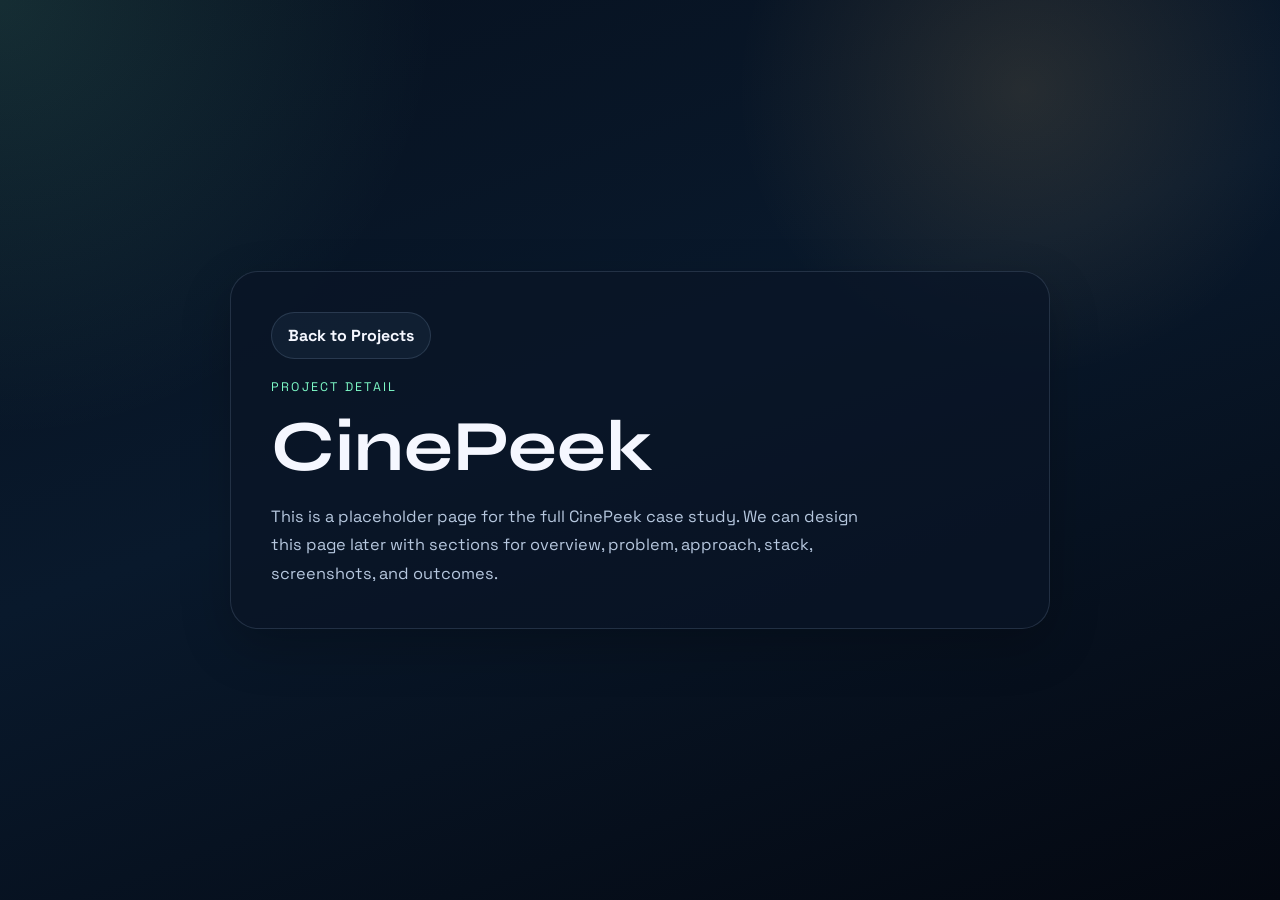
==== projects/cinepeek.html @ a9da4e4b "saving 2" ====
<!DOCTYPE html>
<html lang="en">
<head>
    <meta charset="UTF-8">
    <meta name="viewport" content="width=device-width, initial-scale=1.0">
    <title>CinePeek | Project Detail</title>
    <link rel="preconnect" href="https://fonts.googleapis.com">
    <link rel="preconnect" href="https://fonts.gstatic.com" crossorigin>
    <link
        href="https://fonts.googleapis.com/css2?family=Space+Grotesk:wght@400;500;700&family=Syne:wght@600;700;800&display=swap"
        rel="stylesheet">
    <link rel="stylesheet" href="../style.css">
</head>
<body>
    <main class="project-page">
        <div class="project-page-shell">
            <a class="project-back" href="../index.html#projects">Back to Projects</a>
            <p class="eyebrow">Project Detail</p>
            <h1>CinePeek</h1>
            <p class="project-page-copy">
                This is a placeholder page for the full CinePeek case study. We can design this page later with
                sections for overview, problem, approach, stack, screenshots, and outcomes.
            </p>
        </div>
    </main>
</body>
</html>
---- style.css ----
:root {
  color-scheme: dark;
  --bg: #07111f;
  --bg-elevated: rgba(12, 24, 43, 0.72);
  --bg-card: rgba(10, 21, 39, 0.74);
  --bg-soft: rgba(132, 204, 255, 0.06);
  --text: #f5f7ff;
  --muted: #b6c7de;
  --line: rgba(188, 219, 255, 0.14);
  --accent: #7df9c6;
  --accent-strong: #1fd8a4;
  --accent-warm: #ffc86e;
  --shadow: 0 18px 50px rgba(0, 0, 0, 0.22);
}

body.light {
  color-scheme: light;
  --bg: #f6f0e5;
  --bg-elevated: rgba(255, 250, 241, 0.82);
  --bg-card: rgba(255, 255, 255, 0.78);
  --bg-soft: rgba(255, 175, 79, 0.12);
  --text: #1f1b18;
  --muted: #64584e;
  --line: rgba(80, 54, 27, 0.13);
  --accent: #ef7b2d;
  --accent-strong: #da5f12;
  --accent-warm: #1768ff;
  --shadow: 0 18px 50px rgba(118, 83, 42, 0.12);
}

* {
  box-sizing: border-box;
}

html,
body {
  overflow-x: hidden;
}

/* Skip link for keyboard users */
.skip-link {
  position: absolute;
  left: -9999px;
  top: auto;
  width: 1px;
  height: 1px;
  overflow: hidden;
}
.skip-link:focus {
  position: static;
  left: 1rem;
  top: 1rem;
  width: auto;
  height: auto;
  padding: 0.6rem 0.9rem;
  background: var(--bg-elevated);
  color: var(--text);
  border-radius: 8px;
  z-index: 9999;
}

/* Visible focus styles for keyboard navigation */
button:focus-visible,
a:focus-visible,
.btn:focus-visible,
.menu-toggle:focus-visible,
.theme-toggle:focus-visible {
  outline: 3px solid rgba(125, 249, 198, 0.22);
  outline-offset: 3px;
  border-radius: 8px;
}

html {
  scroll-behavior: smooth;
}

body {
  margin: 0;
  min-height: 100vh;
  background:
    radial-gradient(circle at top left, rgba(125, 249, 198, 0.12), transparent 28%),
    radial-gradient(circle at 80% 10%, rgba(255, 200, 110, 0.12), transparent 22%),
    linear-gradient(160deg, #07111f 0%, #09192c 45%, #040811 100%);
  color: var(--text);
  font-family: "Space Grotesk", sans-serif;
  transition: background 0.35s ease, color 0.35s ease;
}

body.light {
  background:
    radial-gradient(circle at top left, rgba(239, 123, 45, 0.12), transparent 26%),
    radial-gradient(circle at 82% 12%, rgba(23, 104, 255, 0.08), transparent 24%),
    linear-gradient(160deg, #fbf6ef 0%, #f5ecde 46%, #efe5d5 100%);
}

a {
  color: inherit;
  text-decoration: none;
}

img {
  display: block;
  width: 100%;
  max-width: 100%;
}

.page-shell {
  position: relative;
  overflow: hidden;
}

.ambient {
  position: fixed;
  inset: auto;
  border-radius: 999px;
  filter: blur(24px);
  opacity: 0.34;
  pointer-events: none;
  z-index: 0;
}

.ambient-one {
  top: 14%;
  right: -6rem;
  width: 18rem;
  height: 18rem;
  background: rgba(125, 249, 198, 0.18);
}

.ambient-two {
  bottom: 10%;
  left: -5rem;
  width: 16rem;
  height: 16rem;
  background: rgba(255, 200, 110, 0.16);
}

.site-header,
main {
  position: relative;
  z-index: 1;
}

.site-header {
  padding: 1.1rem clamp(1rem, 3vw, 1.5rem) 0;
}

.navbar {
  max-width: 1200px;
  margin: 0 auto;
  padding: 1rem 1.25rem;
  border: 1px solid var(--line);
  border-radius: 20px;
  background: var(--bg-elevated);
  backdrop-filter: blur(18px);
  box-shadow: var(--shadow);
  display: flex;
  align-items: center;
  justify-content: space-between;
  gap: 1rem;
}

.logo {
  font-family: "Syne", sans-serif;
  font-size: 1.15rem;
  font-weight: 700;
  letter-spacing: 0.03em;
}

.nav-panel {
  display: flex;
  align-items: center;
  gap: 1rem;
}

.nav-links {
  list-style: none;
  display: flex;
  align-items: center;
  gap: 1.2rem;
  margin: 0;
  padding: 0;
}

.nav-links a {
  position: relative;
  color: var(--muted);
  font-size: 0.96rem;
  padding: 0.15rem 0.25rem;
}

.nav-links a::after {
  content: "";
  position: absolute;
  left: 0;
  bottom: -0.4rem;
  width: 100%;
  height: 2px;
  transform: scaleX(0);
  transform-origin: left;
  background: linear-gradient(90deg, var(--accent), var(--accent-warm));
  transition: transform 0.25s ease;
}

.nav-links a:hover,
.nav-links a:focus-visible {
  color: var(--text);
}

.nav-links a:hover::after,
.nav-links a:focus-visible::after {
  transform: scaleX(1);
}

.theme-toggle,
.menu-toggle,
.btn {
  border: 0;
  cursor: pointer;
}

.theme-toggle {
  min-width: 5.75rem;
  padding: 0.8rem 1rem;
  border-radius: 999px;
  background: var(--bg-soft);
  color: var(--text);
  font: inherit;
  transition: transform 0.25s ease, background 0.25s ease;
}

.theme-toggle:hover,
.theme-toggle:focus-visible {
  transform: translateY(-2px);
  background: rgba(125, 249, 198, 0.18);
}

.theme-icon {
  font-size: 0.92rem;
  font-weight: 600;
}

.menu-toggle {
  display: none;
  width: 3rem;
  height: 3rem;
  padding: 0.7rem;
  border-radius: 18px;
  background: var(--bg-soft);
  align-items: center;
  justify-content: center;
  flex-direction: column;
  gap: 0.35rem;
}

.menu-toggle span {
  width: 1.2rem;
  height: 2px;
  background: var(--text);
  transition: transform 0.25s ease, opacity 0.25s ease;
}

main {
  max-width: 1200px;
  margin: 0 auto;
  padding: 2.4rem clamp(1rem, 3vw, 1.5rem) 5rem;
}

.section {
  padding-top: 5.5rem;
}

.hero {
  min-height: calc(100vh - 6rem);
  display: grid;
  grid-template-columns: 1.15fr 0.85fr;
  gap: 3rem;
  align-items: center;
  padding-top: 3.5rem;
}

.eyebrow {
  margin: 0 0 1rem;
  text-transform: uppercase;
  letter-spacing: 0.18em;
  font-size: 0.78rem;
  color: var(--accent);
}

.hero h1,
.section-heading h2 {
  margin: 0;
  font-family: "Syne", sans-serif;
  font-weight: 800;
  letter-spacing: -0.04em;
  line-height: 0.98;
}

.hero h1 {
  font-size: clamp(3.2rem, 7vw, 6.1rem);
  max-width: 11ch;
  text-wrap: balance;
}

.hero-lead,
.about-card p,
.project-body p,
.contact-copy {
  color: var(--muted);
  line-height: 1.75;
  font-size: 1.02rem;
}

.hero-lead {
  max-width: 58ch;
  margin: 1.25rem 0 0;
}

.hero-actions {
  display: flex;
  flex-wrap: wrap;
  gap: 1rem;
  margin-top: 1.75rem;
}

.btn {
  display: inline-flex;
  align-items: center;
  justify-content: center;
  min-height: 3.15rem;
  padding: 0.85rem 1.3rem;
  border-radius: 999px;
  font-weight: 700;
  transition: transform 0.25s ease, box-shadow 0.25s ease, background 0.25s ease;
}

.btn:hover,
.btn:focus-visible {
  transform: translateY(-3px);
}

.btn-primary {
  background: linear-gradient(135deg, var(--accent), var(--accent-strong));
  color: #061019;
  box-shadow: 0 18px 36px rgba(31, 216, 164, 0.2);
}

.btn-secondary {
  background: transparent;
  color: var(--text);
  border: 1px solid var(--line);
}

.hero-metrics {
  display: grid;
  grid-template-columns: repeat(3, minmax(0, 1fr));
  gap: 1rem;
  margin-top: 2rem;
}

.hero-metrics article,
.about-card,
.project-card,
.contact-shell,
.floating-panel {
  border: 1px solid var(--line);
  background: var(--bg-card);
  backdrop-filter: blur(12px);
  box-shadow: var(--shadow);
  min-width: 0;
}

.hero-metrics article {
  padding: 1rem;
  border-radius: 20px;
}

.hero-metrics span {
  display: block;
  color: var(--muted);
  font-size: 0.84rem;
  margin-bottom: 0.5rem;
}

.hero-metrics strong {
  font-size: 1rem;
}

.hero-visual {
  position: relative;
  min-height: 34rem;
  display: flex;
  align-items: center;
  justify-content: center;
}

.portrait-card {
  position: relative;
  width: min(100%, 28rem);
  border-radius: 28px;
  padding: 0.9rem;
  background: linear-gradient(145deg, rgba(125, 249, 198, 0.1), rgba(255, 200, 110, 0.05));
  border: 1px solid rgba(255, 255, 255, 0.08);
}

.portrait-glow {
  position: absolute;
  inset: 18% 12% auto;
  height: 10rem;
  background: radial-gradient(circle, rgba(125, 249, 198, 0.22), transparent 70%);
  filter: blur(14px);
  z-index: 0;
}

.profile-pic {
  position: relative;
  z-index: 1;
  aspect-ratio: 4 / 5;
  object-fit: cover;
  border-radius: 22px;
}

.floating-panel {
  position: absolute;
  padding: 0.95rem 1rem;
  border-radius: 18px;
}

.panel-label {
  display: block;
  margin-bottom: 0.45rem;
  color: var(--accent);
  font-size: 0.78rem;
  text-transform: uppercase;
  letter-spacing: 0.12em;
}

.code-panel {
  right: -0.5rem;
  bottom: 8%;
  width: 16rem;
}

.code-panel p {
  margin: 0;
  color: var(--muted);
  line-height: 1.55;
}

.section-heading {
  max-width: 40rem;
}

.section-heading h2 {
  font-size: clamp(2.2rem, 4vw, 3.6rem);
  text-wrap: balance;
}

.about-grid,
.project-grid {
  display: grid;
  gap: 1.35rem;
  margin-top: 2rem;
}

.about-grid {
  grid-template-columns: repeat(3, minmax(0, 1fr));
}

.about-card,
.project-card {
  border-radius: 24px;
}

.about-card {
  padding: 1.5rem;
}

.about-card h3,
.project-body h3 {
  margin: 0 0 0.9rem;
  font-family: "Syne", sans-serif;
  font-size: 1.35rem;
}

.project-grid {
  grid-template-columns: repeat(3, minmax(0, 1fr));
}

.project-card {
  overflow: hidden;
  display: flex;
  flex-direction: column;
  position: relative;
  transition: transform 0.3s ease, border-color 0.3s ease, box-shadow 0.3s ease;
}

.project-image-wrap {
  position: relative;
  aspect-ratio: 4 / 3;
  overflow: hidden;
}

.project-image-wrap::after {
  content: "";
  position: absolute;
  inset: auto 0 0;
  height: 45%;
  background: linear-gradient(180deg, transparent, rgba(3, 8, 16, 0.6));
}

.project-image-accent::before {
  content: "";
  position: absolute;
  inset: 0;
  background: linear-gradient(135deg, rgba(125, 249, 198, 0.2), rgba(255, 200, 110, 0.12));
  z-index: 1;
}

.project-img {
  height: 100%;
  object-fit: cover;
  transition: transform 0.45s ease;
}

.project-card:hover,
.project-card:focus-visible {
  transform: translateY(-6px);
  border-color: rgba(125, 249, 198, 0.3);
  box-shadow: 0 22px 52px rgba(0, 0, 0, 0.26);
}

.project-card:hover .project-img,
.project-card:focus-visible .project-img {
  transform: scale(1.05);
}

.project-tag {
  position: absolute;
  top: 1rem;
  left: 1rem;
  z-index: 2;
  padding: 0.45rem 0.75rem;
  border-radius: 999px;
  background: rgba(7, 17, 31, 0.78);
  color: white;
  font-size: 0.78rem;
  letter-spacing: 0.08em;
  text-transform: uppercase;
}

.project-body {
  padding: 1.5rem;
  display: flex;
  flex: 1;
  flex-direction: column;
}

.project-stack {
  list-style: none;
  display: flex;
  flex-wrap: wrap;
  gap: 0.6rem;
  margin: 1.4rem 0 0;
  padding: 0;
}

.project-stack li {
  padding: 0.45rem 0.75rem;
  border-radius: 999px;
  background: var(--bg-soft);
  color: var(--text);
  font-size: 0.88rem;
}

.contact-shell {
  padding: 1.8rem;
  border-radius: 24px;
}

.contact-copy {
  max-width: 48rem;
  margin: 1.25rem 0 0;
}

.contact-list {
  display: flex;
  flex-wrap: wrap;
  gap: 1rem 1.5rem;
  margin-top: 1.8rem;
  color: var(--muted);
}

.contact-list a {
  color: var(--text);
  font-weight: 700;
  overflow-wrap: anywhere;
}

.project-page {
  min-height: 100vh;
  padding: clamp(1.25rem, 4vw, 2rem);
  display: grid;
  place-items: center;
}

.project-page-shell {
  width: min(100%, 820px);
  padding: clamp(1.5rem, 4vw, 2.5rem);
  border: 1px solid var(--line);
  border-radius: 28px;
  background: var(--bg-card);
  box-shadow: var(--shadow);
}

.project-page-shell h1 {
  margin: 0;
  font-family: "Syne", sans-serif;
  font-size: clamp(2.4rem, 7vw, 4.5rem);
  line-height: 1;
}

.project-page-copy {
  max-width: 60ch;
  margin: 1.25rem 0 0;
  color: var(--muted);
  font-size: 1.02rem;
  line-height: 1.75;
}

.project-back {
  display: inline-flex;
  align-items: center;
  justify-content: center;
  margin-bottom: 1.25rem;
  padding: 0.75rem 1rem;
  border: 1px solid var(--line);
  border-radius: 999px;
  background: var(--bg-soft);
  font-weight: 700;
}

.reveal {
  opacity: 0;
  transform: translateY(28px);
  transition: opacity 0.7s ease, transform 0.7s ease;
}

.reveal-delay {
  transition-delay: 0.08s;
}

.reveal-delay-2 {
  transition-delay: 0.16s;
}

.reveal.visible {
  opacity: 1;
  transform: translateY(0);
}

@media (max-width: 980px) {
  .hero,
  .about-grid,
  .project-grid {
    grid-template-columns: 1fr;
  }

  .hero {
    min-height: auto;
    gap: 3rem;
    padding-top: 2rem;
  }

  .hero h1 {
    max-width: 12ch;
  }

  .hero-metrics {
    grid-template-columns: 1fr;
  }

  .hero-visual {
    min-height: 30rem;
  }

  .section {
    padding-top: 4.75rem;
  }
}

@media (max-width: 860px) {
  .navbar {
    padding: 0.95rem 1rem;
  }

  .hero {
    gap: 2.25rem;
    padding-top: 2rem;
  }

  .hero-metrics {
    grid-template-columns: repeat(2, minmax(0, 1fr));
  }

  .contact-list {
    flex-direction: column;
    align-items: flex-start;
  }
}

@media (max-width: 760px) {
  .navbar {
    align-items: flex-start;
    flex-wrap: wrap;
  }

  .menu-toggle {
    display: inline-flex;
    order: 2;
  }

  .nav-panel {
    width: 100%;
    display: none;
    flex-direction: column;
    align-items: stretch;
    gap: 1rem;
    padding-top: 0.6rem;
  }

  .nav-panel.open {
    display: flex;
  }

  .nav-links {
    flex-direction: column;
    align-items: flex-start;
    gap: 0.9rem;
  }

  .theme-toggle {
    width: 100%;
  }

  .hero h1 {
    font-size: clamp(2.8rem, 14vw, 4.1rem);
    max-width: none;
  }

  .hero-visual {
    min-height: 0;
  }

  .portrait-card {
    width: 100%;
    max-width: 28rem;
    margin-inline: auto;
  }

  .floating-panel {
    position: static;
    width: auto;
    margin-top: 1rem;
  }

  .hero-visual {
    display: block;
  }

  .contact-shell {
    padding: 1.5rem;
  }

}

@media (max-width: 560px) {
  .site-header {
    padding-top: 0.85rem;
  }

  .navbar {
    border-radius: 16px;
  }

  main {
    padding-top: 1.8rem;
    padding-bottom: 4rem;
  }

  .section {
    padding-top: 4rem;
  }

  .hero {
    gap: 1.75rem;
  }

  .eyebrow {
    letter-spacing: 0.14em;
    font-size: 0.72rem;
  }

  .hero-lead,
  .about-card p,
  .project-body p,
  .contact-copy {
    font-size: 0.98rem;
    line-height: 1.65;
  }

  .hero-actions {
    flex-direction: column;
  }

  .btn,
  .theme-toggle {
    width: 100%;
  }

  .hero-metrics {
    grid-template-columns: 1fr;
  }

  .hero-metrics article,
  .about-card,
  .project-body,
  .contact-shell {
    padding: 1.15rem;
  }

  .project-tag {
    top: 0.75rem;
    left: 0.75rem;
    font-size: 0.72rem;
  }
}

@media (min-width: 1400px) {
  .navbar,
  main {
    max-width: 1320px;
  }

  .hero {
    grid-template-columns: 1.1fr 0.9fr;
    gap: 4rem;
  }
}
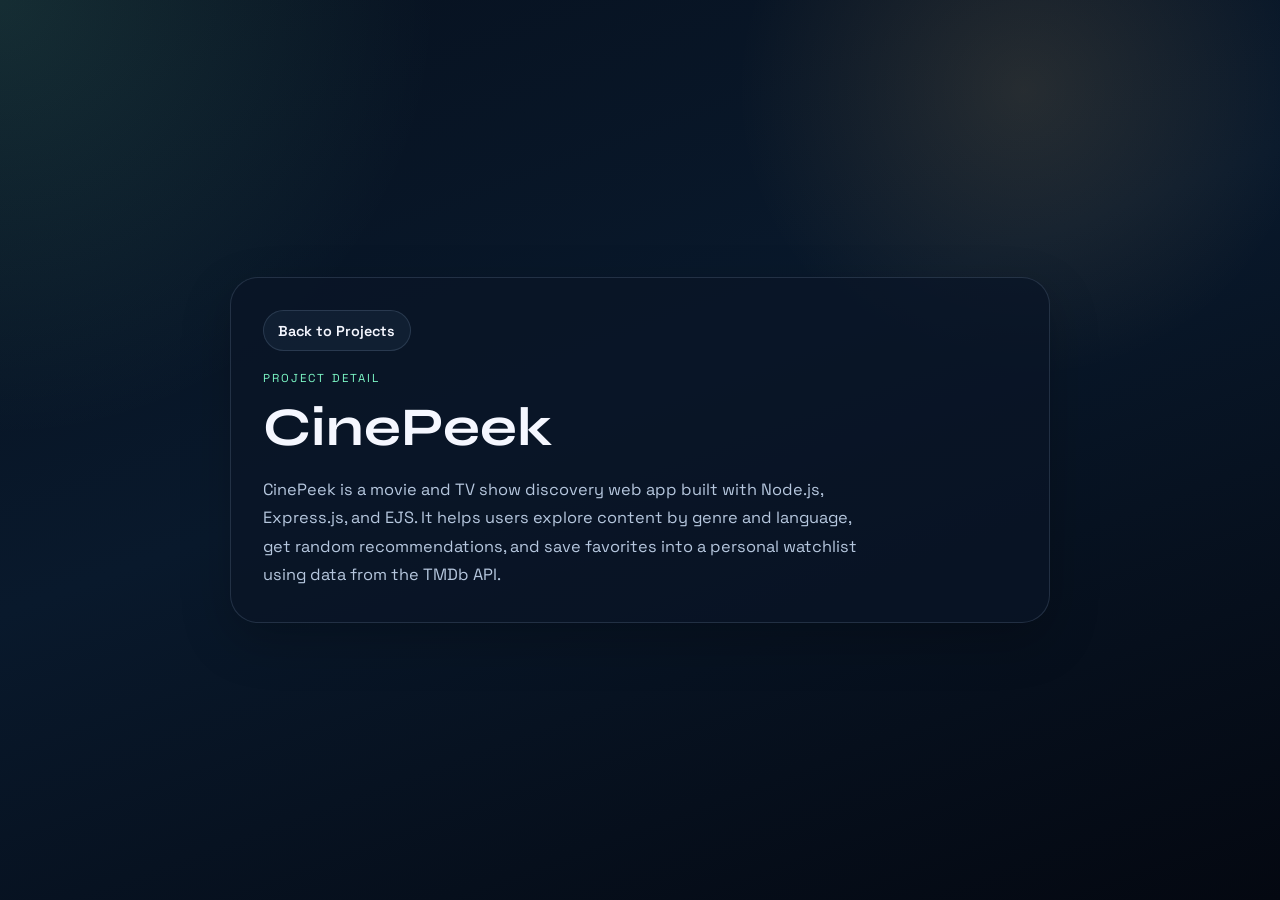
==== commit 6c99a0b8: "made responsive in mobile screens" ====
--- a/projects/cinepeek.html
+++ b/projects/cinepeek.html
@@ -18,8 +18,9 @@
             <p class="eyebrow">Project Detail</p>
             <h1>CinePeek</h1>
             <p class="project-page-copy">
-                This is a placeholder page for the full CinePeek case study. We can design this page later with
-                sections for overview, problem, approach, stack, screenshots, and outcomes.
+                CinePeek is a movie and TV show discovery web app built with Node.js, Express.js, and EJS. It helps
+                users explore content by genre and language, get random recommendations, and save favorites into a
+                personal watchlist using data from the TMDb API.
             </p>
         </div>
     </main>
--- a/style.css
+++ b/style.css
@@ -146,9 +146,9 @@
 }
 
 .navbar {
-  max-width: 1200px;
+  max-width: 1140px;
   margin: 0 auto;
-  padding: 1rem 1.25rem;
+  padding: 0.9rem 1.1rem;
   border: 1px solid var(--line);
   border-radius: 20px;
   background: var(--bg-elevated);
@@ -162,7 +162,7 @@
 
 .logo {
   font-family: "Syne", sans-serif;
-  font-size: 1.15rem;
+  font-size: 1.02rem;
   font-weight: 700;
   letter-spacing: 0.03em;
 }
@@ -171,6 +171,13 @@
   display: flex;
   align-items: center;
   gap: 1rem;
+}
+
+.nav-actions {
+  display: flex;
+  align-items: center;
+  gap: 0.7rem;
+  margin-left: auto;
 }
 
 .nav-links {
@@ -185,7 +192,7 @@
 .nav-links a {
   position: relative;
   color: var(--muted);
-  font-size: 0.96rem;
+  font-size: 0.9rem;
   padding: 0.15rem 0.25rem;
 }
 
@@ -221,7 +228,7 @@
 
 .theme-toggle {
   min-width: 5.75rem;
-  padding: 0.8rem 1rem;
+  padding: 0.72rem 0.9rem;
   border-radius: 999px;
   background: var(--bg-soft);
   color: var(--text);
@@ -236,7 +243,7 @@
 }
 
 .theme-icon {
-  font-size: 0.92rem;
+  font-size: 0.84rem;
   font-weight: 600;
 }
 
@@ -261,29 +268,29 @@
 }
 
 main {
-  max-width: 1200px;
+  max-width: 1140px;
   margin: 0 auto;
-  padding: 2.4rem clamp(1rem, 3vw, 1.5rem) 5rem;
+  padding: 2rem clamp(0.95rem, 2.8vw, 1.35rem) 4.5rem;
 }
 
 .section {
-  padding-top: 5.5rem;
+  padding-top: 4.75rem;
 }
 
 .hero {
   min-height: calc(100vh - 6rem);
   display: grid;
   grid-template-columns: 1.15fr 0.85fr;
-  gap: 3rem;
+  gap: 2.4rem;
   align-items: center;
-  padding-top: 3.5rem;
+  padding-top: 2.8rem;
 }
 
 .eyebrow {
   margin: 0 0 1rem;
   text-transform: uppercase;
   letter-spacing: 0.18em;
-  font-size: 0.78rem;
+  font-size: 0.72rem;
   color: var(--accent);
 }
 
@@ -297,7 +304,7 @@
 }
 
 .hero h1 {
-  font-size: clamp(3.2rem, 7vw, 6.1rem);
+  font-size: clamp(2.8rem, 5.6vw, 4.8rem);
   max-width: 11ch;
   text-wrap: balance;
 }
@@ -305,32 +312,34 @@
 .hero-lead,
 .about-card p,
 .project-body p,
-.contact-copy {
+.contact-copy,
+.project-page-copy {
   color: var(--muted);
-  line-height: 1.75;
-  font-size: 1.02rem;
+  line-height: 1.68;
+  font-size: 0.96rem;
 }
 
 .hero-lead {
   max-width: 58ch;
-  margin: 1.25rem 0 0;
+  margin: 1rem 0 0;
 }
 
 .hero-actions {
   display: flex;
   flex-wrap: wrap;
   gap: 1rem;
-  margin-top: 1.75rem;
+  margin-top: 1.4rem;
 }
 
 .btn {
   display: inline-flex;
   align-items: center;
   justify-content: center;
-  min-height: 3.15rem;
-  padding: 0.85rem 1.3rem;
+  min-height: 2.95rem;
+  padding: 0.78rem 1.15rem;
   border-radius: 999px;
-  font-weight: 700;
+  font-weight: 600;
+  font-size: 0.92rem;
   transition: transform 0.25s ease, box-shadow 0.25s ease, background 0.25s ease;
 }
 
@@ -354,8 +363,8 @@
 .hero-metrics {
   display: grid;
   grid-template-columns: repeat(3, minmax(0, 1fr));
-  gap: 1rem;
-  margin-top: 2rem;
+  gap: 0.85rem;
+  margin-top: 1.7rem;
 }
 
 .hero-metrics article,
@@ -371,36 +380,39 @@
 }
 
 .hero-metrics article {
-  padding: 1rem;
-  border-radius: 20px;
+  padding: 0.9rem;
+  border-radius: 18px;
 }
 
 .hero-metrics span {
   display: block;
   color: var(--muted);
-  font-size: 0.84rem;
+  font-size: 0.78rem;
   margin-bottom: 0.5rem;
 }
 
 .hero-metrics strong {
-  font-size: 1rem;
+  font-size: 0.92rem;
 }
 
 .hero-visual {
   position: relative;
-  min-height: 34rem;
+  min-height: 30rem;
   display: flex;
   align-items: center;
   justify-content: center;
+  width: 100%;
+  overflow: hidden;
 }
 
 .portrait-card {
   position: relative;
   width: min(100%, 28rem);
-  border-radius: 28px;
-  padding: 0.9rem;
+  border-radius: 24px;
+  padding: 0.75rem;
   background: linear-gradient(145deg, rgba(125, 249, 198, 0.1), rgba(255, 200, 110, 0.05));
   border: 1px solid rgba(255, 255, 255, 0.08);
+  margin-inline: auto;
 }
 
 .portrait-glow {
@@ -417,7 +429,7 @@
   z-index: 1;
   aspect-ratio: 4 / 5;
   object-fit: cover;
-  border-radius: 22px;
+  border-radius: 18px;
 }
 
 .floating-panel {
@@ -448,19 +460,20 @@
 }
 
 .section-heading {
-  max-width: 40rem;
+  max-width: 36rem;
 }
 
 .section-heading h2 {
-  font-size: clamp(2.2rem, 4vw, 3.6rem);
+  font-size: clamp(1.9rem, 3.5vw, 2.9rem);
   text-wrap: balance;
 }
 
 .about-grid,
-.project-grid {
+.project-grid,
+.journey-grid {
   display: grid;
-  gap: 1.35rem;
-  margin-top: 2rem;
+  gap: 1.1rem;
+  margin-top: 1.6rem;
 }
 
 .about-grid {
@@ -469,22 +482,23 @@
 
 .about-card,
 .project-card {
-  border-radius: 24px;
+  border-radius: 20px;
 }
 
 .about-card {
-  padding: 1.5rem;
+  padding: 1.2rem;
 }
 
 .about-card h3,
 .project-body h3 {
   margin: 0 0 0.9rem;
   font-family: "Syne", sans-serif;
-  font-size: 1.35rem;
+  font-size: 1.12rem;
 }
 
 .project-grid {
-  grid-template-columns: repeat(3, minmax(0, 1fr));
+  grid-template-columns: repeat(2, minmax(0, 1fr));
+  align-items: start;
 }
 
 .project-card {
@@ -493,11 +507,12 @@
   flex-direction: column;
   position: relative;
   transition: transform 0.3s ease, border-color 0.3s ease, box-shadow 0.3s ease;
+  min-width: 0;
 }
 
 .project-image-wrap {
   position: relative;
-  aspect-ratio: 4 / 3;
+  aspect-ratio: 16 / 10;
   overflow: hidden;
 }
 
@@ -525,9 +540,9 @@
 
 .project-card:hover,
 .project-card:focus-visible {
-  transform: translateY(-6px);
+  transform: translateY(-4px);
   border-color: rgba(125, 249, 198, 0.3);
-  box-shadow: 0 22px 52px rgba(0, 0, 0, 0.26);
+  box-shadow: 0 16px 38px rgba(0, 0, 0, 0.22);
 }
 
 .project-card:hover .project-img,
@@ -540,61 +555,130 @@
   top: 1rem;
   left: 1rem;
   z-index: 2;
-  padding: 0.45rem 0.75rem;
+  padding: 0.38rem 0.62rem;
   border-radius: 999px;
   background: rgba(7, 17, 31, 0.78);
   color: white;
-  font-size: 0.78rem;
+  font-size: 0.68rem;
   letter-spacing: 0.08em;
   text-transform: uppercase;
 }
 
 .project-body {
-  padding: 1.5rem;
+  padding: 1.1rem;
   display: flex;
   flex: 1;
   flex-direction: column;
 }
 
-.project-stack {
-  list-style: none;
+.journey-grid {
+  grid-template-columns: repeat(3, minmax(0, 1fr));
+}
+
+.info-card {
+  border: 1px solid var(--line);
+  border-radius: 20px;
+  background: var(--bg-card);
+  backdrop-filter: blur(12px);
+  box-shadow: var(--shadow);
+  padding: 1.2rem;
+}
+
+.info-card h3 {
+  margin: 0 0 1rem;
+  font-family: "Syne", sans-serif;
+  font-size: 1.12rem;
+}
+
+.info-item + .info-item {
+  margin-top: 1.15rem;
+  padding-top: 1.15rem;
+  border-top: 1px solid var(--line);
+}
+
+.info-meta {
+  display: flex;
+  flex-direction: column;
+  gap: 0.3rem;
+}
+
+.info-meta strong {
+  font-size: 0.94rem;
+}
+
+.info-meta span {
+  color: var(--muted);
+  font-size: 0.8rem;
+}
+
+.info-item p {
+  margin: 0.8rem 0 0;
+  color: var(--muted);
+  line-height: 1.6;
+  font-size: 0.92rem;
+}
+
+.section-heading-compact {
+  margin-top: 2rem;
+}
+
+.skills-cloud {
   display: flex;
   flex-wrap: wrap;
-  gap: 0.6rem;
-  margin: 1.4rem 0 0;
-  padding: 0;
-}
-
-.project-stack li {
-  padding: 0.45rem 0.75rem;
+  gap: 0.7rem;
+  margin-top: 1.25rem;
+}
+
+.skills-cloud span {
+  padding: 0.58rem 0.9rem;
+  border: 1px solid var(--line);
   border-radius: 999px;
   background: var(--bg-soft);
   color: var(--text);
+  font-weight: 600;
   font-size: 0.88rem;
 }
 
+.project-stack {
+  list-style: none;
+  display: flex;
+  flex-wrap: wrap;
+  gap: 0.5rem;
+  margin: 1rem 0 0;
+  padding: 0;
+}
+
+.project-stack li {
+  padding: 0.38rem 0.62rem;
+  border-radius: 999px;
+  background: var(--bg-soft);
+  color: var(--text);
+  font-size: 0.8rem;
+}
+
 .contact-shell {
-  padding: 1.8rem;
-  border-radius: 24px;
+  padding: 1.4rem;
+  border-radius: 20px;
 }
 
 .contact-copy {
   max-width: 48rem;
-  margin: 1.25rem 0 0;
+  margin: 1rem 0 0;
 }
 
 .contact-list {
   display: flex;
   flex-wrap: wrap;
-  gap: 1rem 1.5rem;
-  margin-top: 1.8rem;
+  gap: 0.85rem 1.15rem;
+  margin-top: 1.35rem;
   color: var(--muted);
 }
 
 .contact-list a {
   color: var(--text);
-  font-weight: 700;
+  font-weight: 600;
   overflow-wrap: anywhere;
+  font-size: 0.92rem;
 }
 
 .project-page {
@@ -606,7 +690,7 @@
 
 .project-page-shell {
   width: min(100%, 820px);
-  padding: clamp(1.5rem, 4vw, 2.5rem);
+  padding: clamp(1.25rem, 3vw, 2rem);
   border: 1px solid var(--line);
   border-radius: 28px;
   background: var(--bg-card);
@@ -616,7 +700,7 @@
 .project-page-shell h1 {
   margin: 0;
   font-family: "Syne", sans-serif;
-  font-size: clamp(2.4rem, 7vw, 4.5rem);
+  font-size: clamp(2rem, 5vw, 3.4rem);
   line-height: 1;
 }
 
@@ -633,11 +717,12 @@
   align-items: center;
   justify-content: center;
   margin-bottom: 1.25rem;
-  padding: 0.75rem 1rem;
+  padding: 0.65rem 0.9rem;
   border: 1px solid var(--line);
   border-radius: 999px;
   background: var(--bg-soft);
-  font-weight: 700;
+  font-weight: 600;
+  font-size: 0.9rem;
 }
 
 .reveal {
@@ -659,33 +744,75 @@
   transform: translateY(0);
 }
 
+@media (min-width: 1200px) {
+  .project-grid {
+    display: grid;
+    grid-auto-flow: column;
+    grid-auto-columns: minmax(240px, 260px);
+    grid-template-columns: none;
+    overflow-x: auto;
+    overflow-y: hidden;
+    padding-bottom: 0.5rem;
+    scroll-snap-type: x proximity;
+    scrollbar-width: none;
+    -ms-overflow-style: none;
+  }
+
+  .project-grid::-webkit-scrollbar {
+    display: none;
+  }
+
+  .project-card {
+    scroll-snap-align: start;
+  }
+
+  .journey-grid {
+    grid-template-columns: 0.95fr 1.2fr 1.1fr;
+  }
+}
+
+@media (max-width: 1100px) {
+  .hero {
+    grid-template-columns: 1.05fr 0.95fr;
+    gap: 2rem;
+  }
+
+  .project-grid {
+    grid-template-columns: repeat(2, minmax(0, 1fr));
+  }
+}
+
 @media (max-width: 980px) {
   .hero,
   .about-grid,
-  .project-grid {
+  .journey-grid {
     grid-template-columns: 1fr;
   }
 
   .hero {
     min-height: auto;
-    gap: 3rem;
-    padding-top: 2rem;
+    gap: 2.2rem;
+    padding-top: 1.6rem;
   }
 
   .hero h1 {
     max-width: 12ch;
   }
 
+  .project-grid {
+    grid-template-columns: repeat(2, minmax(0, 1fr));
+  }
+
   .hero-metrics {
     grid-template-columns: 1fr;
   }
 
   .hero-visual {
-    min-height: 30rem;
+    min-height: 24rem;
   }
 
   .section {
-    padding-top: 4.75rem;
+    padding-top: 4.2rem;
   }
 }
 
@@ -695,12 +822,17 @@
   }
 
   .hero {
-    gap: 2.25rem;
-    padding-top: 2rem;
+    gap: 1.9rem;
+    padding-top: 1.5rem;
   }
 
   .hero-metrics {
     grid-template-columns: repeat(2, minmax(0, 1fr));
+  }
+
+  .project-grid {
+    grid-template-columns: 1fr;
+    overflow: visible;
   }
 
   .contact-list {
@@ -711,13 +843,12 @@
 
 @media (max-width: 760px) {
   .navbar {
-    align-items: flex-start;
+    align-items: center;
     flex-wrap: wrap;
   }
 
   .menu-toggle {
     display: inline-flex;
-    order: 2;
   }
 
   .nav-panel {
@@ -727,6 +858,7 @@
     align-items: stretch;
     gap: 1rem;
     padding-top: 0.6rem;
+    order: 3;
   }
 
   .nav-panel.open {
@@ -739,22 +871,19 @@
     gap: 0.9rem;
   }
 
-  .theme-toggle {
-    width: 100%;
-  }
-
   .hero h1 {
-    font-size: clamp(2.8rem, 14vw, 4.1rem);
+    font-size: clamp(2.35rem, 11vw, 3.4rem);
     max-width: none;
   }
 
   .hero-visual {
     min-height: 0;
+    padding-inline: 0;
   }
 
   .portrait-card {
-    width: 100%;
-    max-width: 28rem;
+    width: min(100%, 24rem);
+    max-width: 24rem;
     margin-inline: auto;
   }
 
@@ -769,7 +898,7 @@
   }
 
   .contact-shell {
-    padding: 1.5rem;
+    padding: 1.2rem;
   }
 
 }
@@ -789,11 +918,11 @@
   }
 
   .section {
-    padding-top: 4rem;
+    padding-top: 3.5rem;
   }
 
   .hero {
-    gap: 1.75rem;
+    gap: 1.4rem;
   }
 
   .eyebrow {
@@ -804,9 +933,10 @@
   .hero-lead,
   .about-card p,
   .project-body p,
-  .contact-copy {
-    font-size: 0.98rem;
-    line-height: 1.65;
+  .contact-copy,
+  .project-page-copy {
+    font-size: 0.9rem;
+    line-height: 1.58;
   }
 
   .hero-actions {
@@ -818,15 +948,30 @@
     width: 100%;
   }
 
+  .nav-actions {
+    width: 100%;
+    justify-content: space-between;
+  }
+
+  .menu-toggle {
+    flex: 0 0 auto;
+  }
+
+  .theme-toggle {
+    width: auto;
+    min-width: 5rem;
+  }
+
   .hero-metrics {
     grid-template-columns: 1fr;
   }
 
   .hero-metrics article,
   .about-card,
+  .info-card,
   .project-body,
   .contact-shell {
-    padding: 1.15rem;
+    padding: 1rem;
   }
 
   .project-tag {
@@ -834,16 +979,21 @@
     left: 0.75rem;
     font-size: 0.72rem;
   }
+
+  .portrait-card {
+    width: min(100%, 20rem);
+    max-width: 20rem;
+  }
 }
 
 @media (min-width: 1400px) {
   .navbar,
   main {
-    max-width: 1320px;
+    max-width: 1220px;
   }
 
   .hero {
     grid-template-columns: 1.1fr 0.9fr;
-    gap: 4rem;
-  }
-}
+    gap: 3rem;
+  }
+}
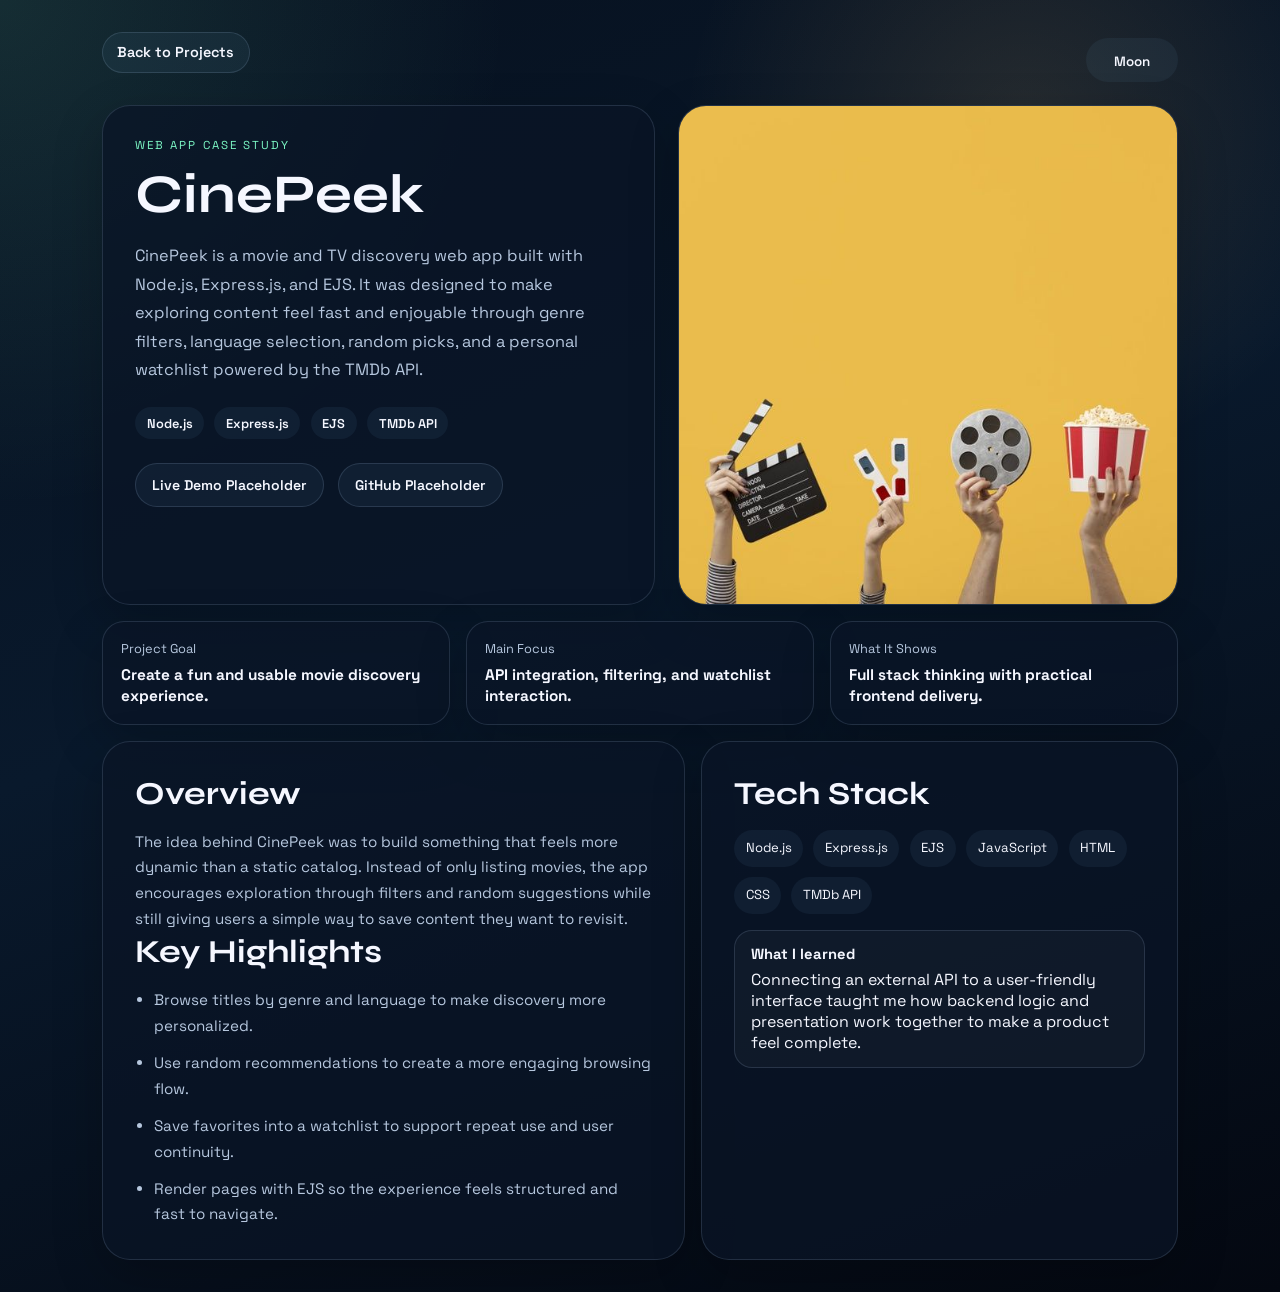
==== commit 81b39506: "saved 3" ====
--- a/projects/cinepeek.html
+++ b/projects/cinepeek.html
@@ -4,6 +4,11 @@
     <meta charset="UTF-8">
     <meta name="viewport" content="width=device-width, initial-scale=1.0">
     <title>CinePeek | Project Detail</title>
+    <script>
+        if (localStorage.getItem("theme") === "light") {
+            document.documentElement.classList.add("light");
+        }
+    </script>
     <link rel="preconnect" href="https://fonts.googleapis.com">
     <link rel="preconnect" href="https://fonts.gstatic.com" crossorigin>
     <link
@@ -11,18 +16,115 @@
         rel="stylesheet">
     <link rel="stylesheet" href="../style.css">
 </head>
-<body>
+<body class="">
     <main class="project-page">
         <div class="project-page-shell">
-            <a class="project-back" href="../index.html#projects">Back to Projects</a>
-            <p class="eyebrow">Project Detail</p>
-            <h1>CinePeek</h1>
-            <p class="project-page-copy">
-                CinePeek is a movie and TV show discovery web app built with Node.js, Express.js, and EJS. It helps
-                users explore content by genre and language, get random recommendations, and save favorites into a
-                personal watchlist using data from the TMDb API.
-            </p>
+            <div class="project-page-topbar">
+                <a class="project-back" href="../index.html#projects">Back to Projects</a>
+                <button id="page-theme-toggle" class="theme-toggle" type="button" aria-label="Toggle theme">
+                    <span class="theme-icon" aria-hidden="true">Moon</span>
+                </button>
+            </div>
+
+            <section class="project-hero">
+                <div class="project-hero-copy">
+                    <p class="eyebrow">Web App Case Study</p>
+                    <h1>CinePeek</h1>
+                    <p class="project-page-copy">
+                        CinePeek is a movie and TV discovery web app built with Node.js, Express.js, and EJS. It was
+                        designed to make exploring content feel fast and enjoyable through genre filters, language
+                        selection, random picks, and a personal watchlist powered by the TMDb API.
+                    </p>
+
+                    <div class="project-meta">
+                        <span>Node.js</span>
+                        <span>Express.js</span>
+                        <span>EJS</span>
+                        <span>TMDb API</span>
+                    </div>
+
+                    <div class="project-links-row">
+                        <a href="#">Live Demo Placeholder</a>
+                        <a href="#">GitHub Placeholder</a>
+                    </div>
+                </div>
+
+                <div class="project-hero-media">
+                    <img src="../assets/images/CinePeek.jpg" alt="CinePeek project preview">
+                </div>
+            </section>
+
+            <section class="project-summary-grid">
+                <article class="project-summary-card">
+                    <span>Project Goal</span>
+                    <strong>Create a fun and usable movie discovery experience.</strong>
+                </article>
+                <article class="project-summary-card">
+                    <span>Main Focus</span>
+                    <strong>API integration, filtering, and watchlist interaction.</strong>
+                </article>
+                <article class="project-summary-card">
+                    <span>What It Shows</span>
+                    <strong>Full stack thinking with practical frontend delivery.</strong>
+                </article>
+            </section>
+
+            <section class="project-detail-grid">
+                <article class="project-section">
+                    <h2>Overview</h2>
+                    <p>
+                        The idea behind CinePeek was to build something that feels more dynamic than a static catalog.
+                        Instead of only listing movies, the app encourages exploration through filters and random
+                        suggestions while still giving users a simple way to save content they want to revisit.
+                    </p>
+
+                    <h2>Key Highlights</h2>
+                    <ul class="project-list">
+                        <li>Browse titles by genre and language to make discovery more personalized.</li>
+                        <li>Use random recommendations to create a more engaging browsing flow.</li>
+                        <li>Save favorites into a watchlist to support repeat use and user continuity.</li>
+                        <li>Render pages with EJS so the experience feels structured and fast to navigate.</li>
+                    </ul>
+                </article>
+
+                <article class="project-section">
+                    <h2>Tech Stack</h2>
+                    <ul class="project-pill-list">
+                        <li>Node.js</li>
+                        <li>Express.js</li>
+                        <li>EJS</li>
+                        <li>JavaScript</li>
+                        <li>HTML</li>
+                        <li>CSS</li>
+                        <li>TMDb API</li>
+                    </ul>
+
+                    <div class="project-note">
+                        <strong>What I learned</strong>
+                        Connecting an external API to a user-friendly interface taught me how backend logic and
+                        presentation work together to make a product feel complete.
+                    </div>
+                </article>
+            </section>
         </div>
     </main>
+    <script>
+        if (document.documentElement.classList.contains("light")) {
+            document.body.classList.add("light");
+        }
+        const pageToggleBtn = document.getElementById("page-theme-toggle");
+        const pageThemeIcon = pageToggleBtn.querySelector(".theme-icon");
+        const syncPageTheme = () => {
+            const isLight = document.body.classList.contains("light");
+            pageThemeIcon.textContent = isLight ? "Sun" : "Moon";
+            pageToggleBtn.setAttribute("aria-pressed", String(isLight));
+        };
+        syncPageTheme();
+        pageToggleBtn.addEventListener("click", () => {
+            document.body.classList.toggle("light");
+            localStorage.setItem("theme", document.body.classList.contains("light") ? "light" : "dark");
+            syncPageTheme();
+        });
+    </script>
 </body>
 </html>
--- a/style.css
+++ b/style.css
@@ -286,6 +286,10 @@
   padding-top: 2.8rem;
 }
 
+.hero-copy {
+  min-width: 0;
+}
+
 .eyebrow {
   margin: 0 0 1rem;
   text-transform: uppercase;
@@ -322,6 +326,7 @@
 .hero-lead {
   max-width: 58ch;
   margin: 1rem 0 0;
+  overflow-wrap: anywhere;
 }
 
 .hero-actions {
@@ -329,6 +334,7 @@
   flex-wrap: wrap;
   gap: 1rem;
   margin-top: 1.4rem;
+  min-width: 0;
 }
 
 .btn {
@@ -360,11 +366,34 @@
   border: 1px solid var(--line);
 }
 
+.btn-resume {
+  position: relative;
+  background: linear-gradient(135deg, rgba(255, 200, 110, 0.16), rgba(125, 249, 198, 0.12));
+  color: var(--text);
+  border: 1px solid rgba(255, 200, 110, 0.24);
+  overflow: hidden;
+}
+
+.btn-resume::before {
+  content: "";
+  position: absolute;
+  inset: 0;
+  background: linear-gradient(120deg, transparent 20%, rgba(255, 255, 255, 0.16) 50%, transparent 80%);
+  transform: translateX(-120%);
+  transition: transform 0.5s ease;
+}
+
+.btn-resume:hover::before,
+.btn-resume:focus-visible::before {
+  transform: translateX(120%);
+}
+
 .hero-metrics {
   display: grid;
   grid-template-columns: repeat(3, minmax(0, 1fr));
   gap: 0.85rem;
   margin-top: 1.7rem;
+  min-width: 0;
 }
 
 .hero-metrics article,
@@ -399,26 +428,29 @@
   position: relative;
   min-height: 30rem;
   display: flex;
-  align-items: center;
+  align-items: flex-start;
   justify-content: center;
   width: 100%;
   overflow: hidden;
+  align-self: start;
 }
 
 .portrait-card {
   position: relative;
   width: min(100%, 28rem);
-  border-radius: 24px;
-  padding: 0.75rem;
+  aspect-ratio: 1 / 1;
+  border-radius: 50%;
+  padding: 0.85rem;
   background: linear-gradient(145deg, rgba(125, 249, 198, 0.1), rgba(255, 200, 110, 0.05));
   border: 1px solid rgba(255, 255, 255, 0.08);
   margin-inline: auto;
+  overflow: hidden;
 }
 
 .portrait-glow {
   position: absolute;
-  inset: 18% 12% auto;
-  height: 10rem;
+  inset: 20% 14% auto;
+  height: 12rem;
   background: radial-gradient(circle, rgba(125, 249, 198, 0.22), transparent 70%);
   filter: blur(14px);
   z-index: 0;
@@ -427,9 +459,9 @@
 .profile-pic {
   position: relative;
   z-index: 1;
-  aspect-ratio: 4 / 5;
+  aspect-ratio: 1 / 1;
   object-fit: cover;
-  border-radius: 18px;
+  border-radius: 50%;
 }
 
 .floating-panel {
@@ -508,6 +540,7 @@
   position: relative;
   transition: transform 0.3s ease, border-color 0.3s ease, box-shadow 0.3s ease;
   min-width: 0;
+  height: 100%;
 }
 
 .project-image-wrap {
@@ -569,6 +602,7 @@
   display: flex;
   flex: 1;
   flex-direction: column;
+  justify-content: space-between;
 }
 
 .journey-grid {
@@ -683,18 +717,20 @@
 
 .project-page {
   min-height: 100vh;
-  padding: clamp(1.25rem, 4vw, 2rem);
-  display: grid;
-  place-items: center;
+  padding: clamp(1.1rem, 3vw, 2rem);
 }
 
 .project-page-shell {
-  width: min(100%, 820px);
-  padding: clamp(1.25rem, 3vw, 2rem);
-  border: 1px solid var(--line);
-  border-radius: 28px;
-  background: var(--bg-card);
-  box-shadow: var(--shadow);
+  width: min(100%, 1120px);
+  margin: 0 auto;
+}
+
+.project-page-topbar {
+  display: flex;
+  align-items: center;
+  justify-content: space-between;
+  gap: 1rem;
+  margin-bottom: 1rem;
 }
 
 .project-page-shell h1 {
@@ -716,7 +752,7 @@
   display: inline-flex;
   align-items: center;
   justify-content: center;
-  margin-bottom: 1.25rem;
+  margin-bottom: 1rem;
   padding: 0.65rem 0.9rem;
   border: 1px solid var(--line);
   border-radius: 999px;
@@ -725,6 +761,169 @@
   font-size: 0.9rem;
 }
 
+.project-hero {
+  display: grid;
+  grid-template-columns: 1.05fr 0.95fr;
+  gap: 1.4rem;
+  align-items: stretch;
+  margin-top: 0.75rem;
+}
+
+.project-hero-copy,
+.project-hero-media,
+.project-section,
+.project-summary-card {
+  border: 1px solid var(--line);
+  background: var(--bg-card);
+  box-shadow: var(--shadow);
+}
+
+.project-hero-copy,
+.project-section {
+  border-radius: 28px;
+  padding: clamp(1.2rem, 3vw, 2rem);
+}
+
+.project-hero-copy h1 {
+  max-width: 11ch;
+}
+
+.project-meta {
+  display: flex;
+  flex-wrap: wrap;
+  gap: 0.65rem;
+  margin-top: 1.4rem;
+}
+
+.project-meta span {
+  padding: 0.45rem 0.72rem;
+  border-radius: 999px;
+  background: var(--bg-soft);
+  color: var(--text);
+  font-size: 0.8rem;
+  font-weight: 600;
+}
+
+.project-links-row {
+  display: flex;
+  flex-wrap: wrap;
+  gap: 0.9rem;
+  margin-top: 1.5rem;
+}
+
+.project-links-row a {
+  display: inline-flex;
+  align-items: center;
+  justify-content: center;
+  min-height: 2.8rem;
+  padding: 0.7rem 1rem;
+  border: 1px solid var(--line);
+  border-radius: 999px;
+  background: var(--bg-soft);
+  color: var(--text);
+  font-size: 0.88rem;
+  font-weight: 600;
+}
+
+.project-hero-media {
+  border-radius: 28px;
+  overflow: hidden;
+  min-height: 100%;
+}
+
+.project-hero-media img {
+  height: 100%;
+  object-fit: cover;
+}
+
+.project-summary-grid,
+.project-detail-grid {
+  display: grid;
+  gap: 1rem;
+  margin-top: 1rem;
+}
+
+.project-summary-grid {
+  grid-template-columns: repeat(3, minmax(0, 1fr));
+}
+
+.project-summary-card {
+  border-radius: 22px;
+  padding: 1.1rem;
+}
+
+.project-summary-card span {
+  display: block;
+  color: var(--muted);
+  font-size: 0.8rem;
+  margin-bottom: 0.45rem;
+}
+
+.project-summary-card strong {
+  font-size: 0.96rem;
+}
+
+.project-detail-grid {
+  grid-template-columns: 1.1fr 0.9fr;
+}
+
+.project-section h2 {
+  margin: 0;
+  font-family: "Syne", sans-serif;
+  font-size: clamp(1.5rem, 3vw, 2rem);
+}
+
+.project-section p,
+.project-section li {
+  color: var(--muted);
+  font-size: 0.95rem;
+  line-height: 1.7;
+}
+
+.project-section p {
+  margin: 1rem 0 0;
+}
+
+.project-list {
+  margin: 1rem 0 0;
+  padding-left: 1.2rem;
+}
+
+.project-list li + li {
+  margin-top: 0.7rem;
+}
+
+.project-pill-list {
+  list-style: none;
+  display: flex;
+  flex-wrap: wrap;
+  gap: 0.65rem;
+  margin: 1.1rem 0 0;
+  padding: 0;
+}
+
+.project-pill-list li {
+  padding: 0.45rem 0.72rem;
+  border-radius: 999px;
+  background: var(--bg-soft);
+  color: var(--text);
+  font-size: 0.82rem;
+}
+
+.project-note {
+  margin-top: 1rem;
+  padding: 0.9rem 1rem;
+  border: 1px solid var(--line);
+  border-radius: 18px;
+  background: rgba(255, 255, 255, 0.03);
+}
+
+.project-note strong {
+  display: block;
+  margin-bottom: 0.35rem;
+  font-size: 0.92rem;
+}
+
 .reveal {
   opacity: 0;
   transform: translateY(28px);
@@ -748,7 +947,7 @@
   .project-grid {
     display: grid;
     grid-auto-flow: column;
-    grid-auto-columns: minmax(240px, 260px);
+    grid-auto-columns: minmax(310px, 360px);
     grid-template-columns: none;
     overflow-x: auto;
     overflow-y: hidden;
@@ -764,6 +963,7 @@
 
   .project-card {
     scroll-snap-align: start;
+    min-height: 100%;
   }
 
   .journey-grid {
@@ -775,6 +975,10 @@
   .hero {
     grid-template-columns: 1.05fr 0.95fr;
     gap: 2rem;
+  }
+
+  .hero-visual {
+    transform: translateY(-2.5rem);
   }
 
   .project-grid {
@@ -809,10 +1013,22 @@
 
   .hero-visual {
     min-height: 24rem;
+    transform: none;
+    align-self: start;
   }
 
   .section {
     padding-top: 4.2rem;
+  }
+
+  .project-hero,
+  .project-detail-grid,
+  .project-summary-grid {
+    grid-template-columns: 1fr;
+  }
+
+  .project-hero-media {
+    min-height: 18rem;
   }
 }
 
@@ -874,11 +1090,14 @@
   .hero h1 {
     font-size: clamp(2.35rem, 11vw, 3.4rem);
     max-width: none;
+    overflow-wrap: anywhere;
   }
 
   .hero-visual {
     min-height: 0;
     padding-inline: 0;
+    display: flex;
+    justify-content: center;
   }
 
   .portrait-card {
@@ -893,10 +1112,6 @@
     margin-top: 1rem;
   }
 
-  .hero-visual {
-    display: block;
-  }
-
   .contact-shell {
     padding: 1.2rem;
   }
@@ -925,9 +1140,15 @@
     gap: 1.4rem;
   }
 
+  .hero-copy,
+  .hero-copy > * {
+    max-width: 100%;
+  }
+
   .eyebrow {
     letter-spacing: 0.14em;
     font-size: 0.72rem;
+    overflow-wrap: anywhere;
   }
 
   .hero-lead,
@@ -966,6 +1187,10 @@
     grid-template-columns: 1fr;
   }
 
+  .hero-visual {
+    justify-content: center;
+  }
+
   .hero-metrics article,
   .about-card,
   .info-card,
@@ -984,6 +1209,30 @@
     width: min(100%, 20rem);
     max-width: 20rem;
   }
+
+  .project-hero-copy,
+  .project-section,
+  .project-summary-card {
+    padding: 1rem;
+  }
+
+  .project-page-topbar {
+    flex-direction: column;
+    align-items: stretch;
+  }
+
+  .project-links-row {
+    flex-direction: column;
+  }
+
+  .project-links-row a {
+    width: 100%;
+  }
+
+  .project-page-topbar .theme-toggle,
+  .project-page-topbar .project-back {
+    width: 100%;
+  }
 }
 
 @media (min-width: 1400px) {
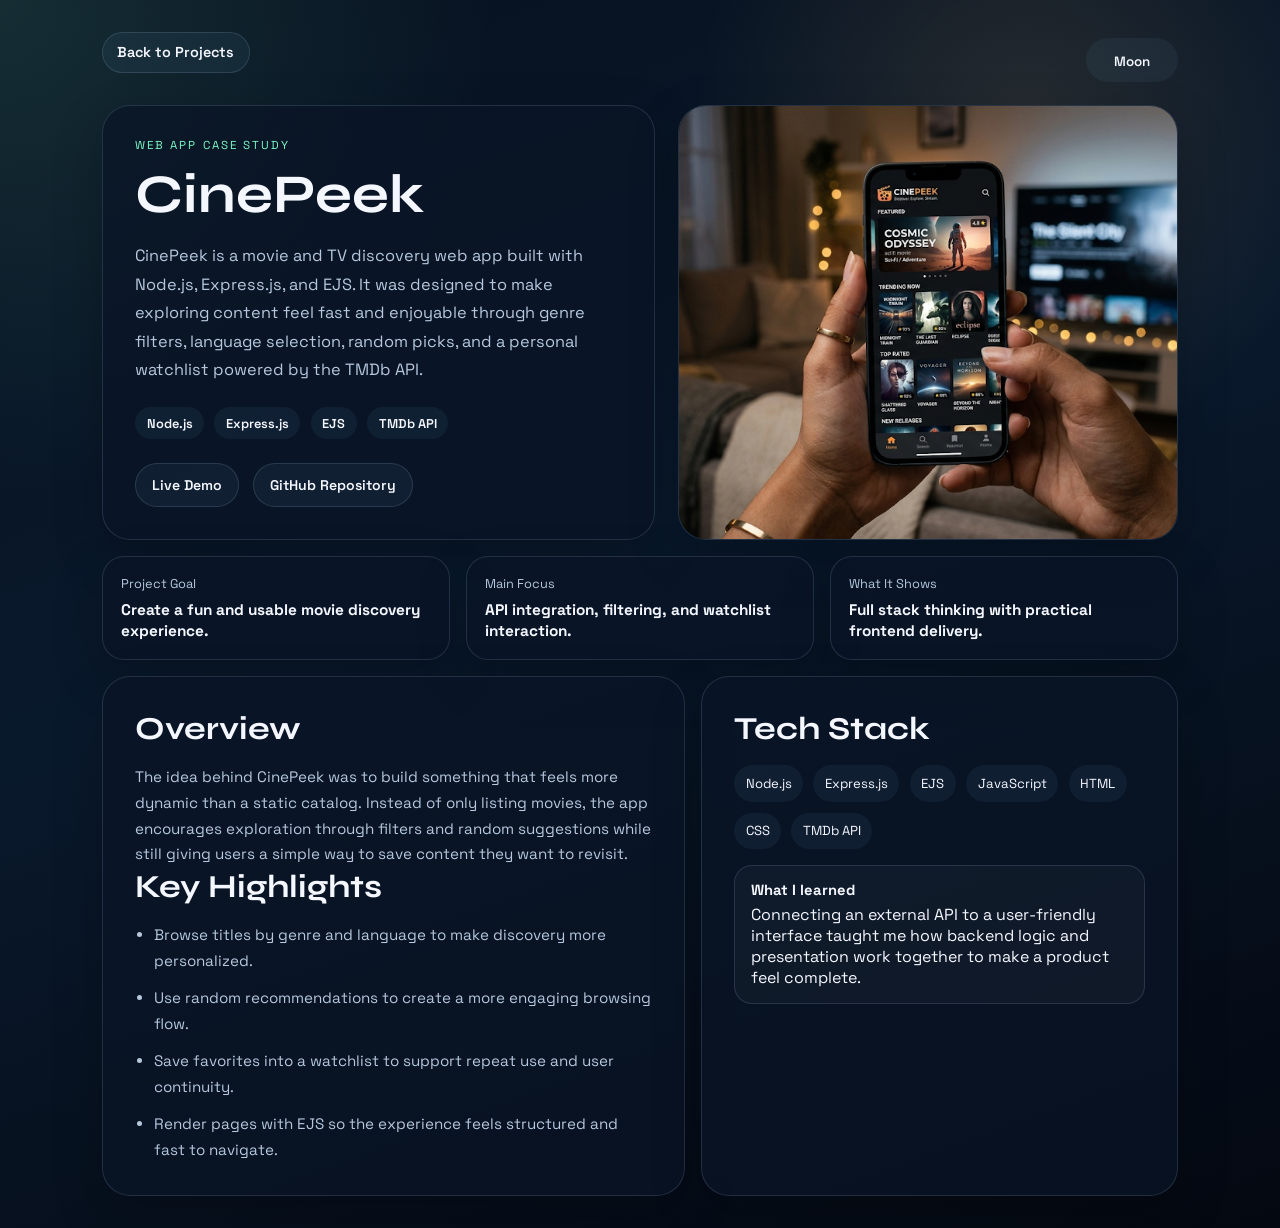
==== commit d1daa7a0: "changed the image of projects" ====
--- a/projects/cinepeek.html
+++ b/projects/cinepeek.html
@@ -44,13 +44,13 @@
                     </div>
 
                     <div class="project-links-row">
-                        <a href="#">Live Demo Placeholder</a>
-                        <a href="#">GitHub Placeholder</a>
+                        <a href="https://cinepeek.onrender.com/">Live Demo</a>
+                        <a href="https://github.com/PrajwalShetty-114/CinePeek.git">GitHub Repository</a>
                     </div>
                 </div>
 
                 <div class="project-hero-media">
-                    <img src="../assets/images/CinePeek.jpg" alt="CinePeek project preview">
+                    <img src="../assets/images/Cinepeek.png" alt="CinePeek project preview">
                 </div>
             </section>
 
--- a/style.css
+++ b/style.css
@@ -142,7 +142,12 @@
 }
 
 .site-header {
+  position: fixed;
+  top: 0;
+  left: 0;
+  width: 100%;
   padding: 1.1rem clamp(1rem, 3vw, 1.5rem) 0;
+  z-index: 1000;
 }
 
 .navbar {
@@ -270,10 +275,11 @@
 main {
   max-width: 1140px;
   margin: 0 auto;
-  padding: 2rem clamp(0.95rem, 2.8vw, 1.35rem) 4.5rem;
+  padding: 6.9rem clamp(0.95rem, 2.8vw, 1.35rem) 4.5rem;
 }
 
 .section {
+  scroll-margin-top: 6.8rem;
   padding-top: 4.75rem;
 }
 
@@ -284,6 +290,7 @@
   gap: 2.4rem;
   align-items: center;
   padding-top: 2.8rem;
+  position: relative;
 }
 
 .hero-copy {
@@ -335,6 +342,7 @@
   gap: 1rem;
   margin-top: 1.4rem;
   min-width: 0;
+  align-items: center;
 }
 
 .btn {
@@ -428,16 +436,18 @@
   position: relative;
   min-height: 30rem;
   display: flex;
-  align-items: flex-start;
+  flex-direction: column;
+  align-items: center;
   justify-content: center;
   width: 100%;
   overflow: hidden;
   align-self: start;
+  gap: 1.25rem;
 }
 
 .portrait-card {
   position: relative;
-  width: min(100%, 28rem);
+  width: min(100%, 24rem);
   aspect-ratio: 1 / 1;
   border-radius: 50%;
   padding: 0.85rem;
@@ -545,7 +555,7 @@
 
 .project-image-wrap {
   position: relative;
-  aspect-ratio: 16 / 10;
+  aspect-ratio: 16 / 9;
   overflow: hidden;
 }
 
@@ -947,7 +957,7 @@
   .project-grid {
     display: grid;
     grid-auto-flow: column;
-    grid-auto-columns: minmax(310px, 360px);
+    grid-auto-columns: minmax(340px, 390px);
     grid-template-columns: none;
     overflow-x: auto;
     overflow-y: hidden;
@@ -1101,8 +1111,8 @@
   }
 
   .portrait-card {
-    width: min(100%, 24rem);
-    max-width: 24rem;
+    width: min(100%, 20rem);
+    max-width: 20rem;
     margin-inline: auto;
   }
 
@@ -1128,7 +1138,7 @@
   }
 
   main {
-    padding-top: 1.8rem;
+    padding-top: 6.3rem;
     padding-bottom: 4rem;
   }
 
@@ -1162,6 +1172,7 @@
 
   .hero-actions {
     flex-direction: column;
+    align-items: stretch;
   }
 
   .btn,
@@ -1206,8 +1217,8 @@
   }
 
   .portrait-card {
-    width: min(100%, 20rem);
-    max-width: 20rem;
+    width: min(100%, 17rem);
+    max-width: 17rem;
   }
 
   .project-hero-copy,
